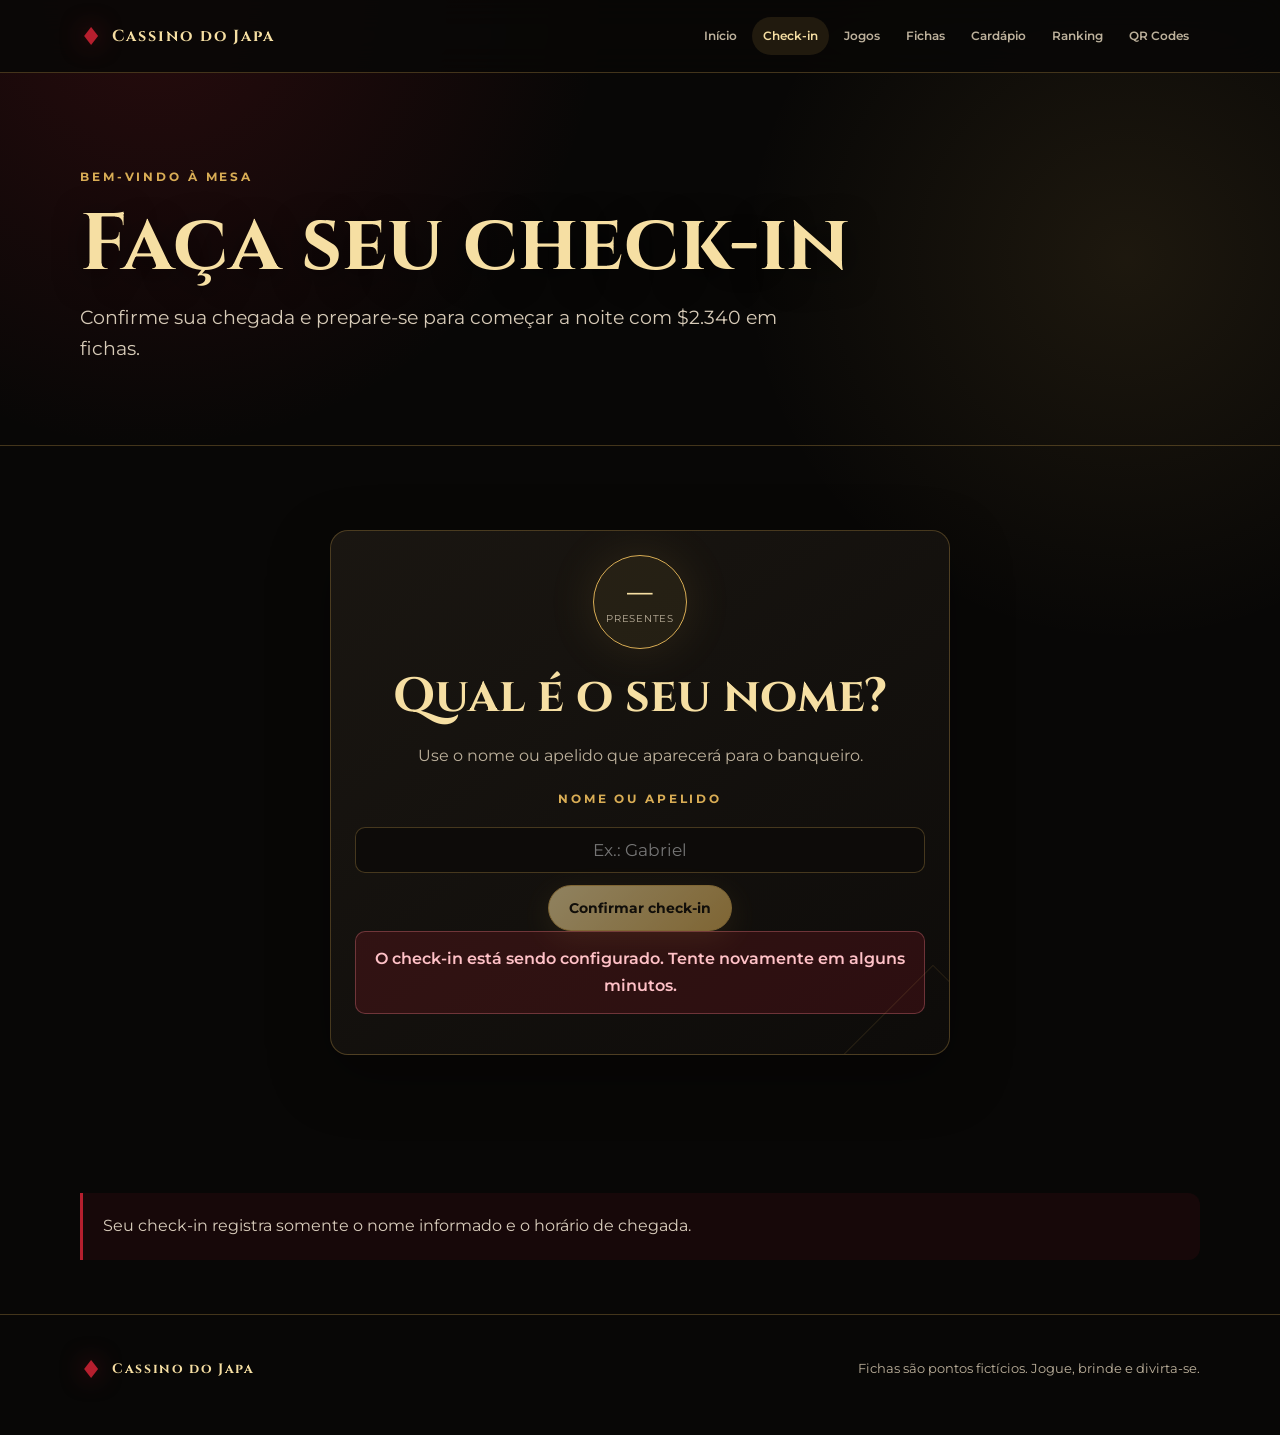
==== checkin.html @ 28000fe6 "Add persistent guest check-in flow" ====
<!doctype html>
<html lang="pt-BR">
<head><meta charset="utf-8"><meta name="viewport" content="width=device-width,initial-scale=1"><meta name="theme-color" content="#080706"><title>Check-in | Cassino do Japa</title><link rel="stylesheet" href="assets/styles.css"></head>
<body data-page="checkin.html"><div data-header></div><main>
  <section class="page-hero"><div class="shell"><p class="eyebrow">Bem-vindo à mesa</p><h1>Faça seu check-in</h1><p class="lead">Confirme sua chegada e prepare-se para começar a noite com $2.340 em fichas.</p></div></section>
  <section class="section"><div class="shell"><div class="card checkin-box">
    <div class="checkin-count"><div><strong data-checkin-count>—</strong><span>presentes</span></div></div>
    <h2>Qual é o seu nome?</h2><p>Use o nome ou apelido que aparecerá para o banqueiro.</p>
    <form data-checkin-form><label for="checkin-name" class="eyebrow">Nome ou apelido</label><input class="field" id="checkin-name" name="name" minlength="2" maxlength="60" autocomplete="name" placeholder="Ex.: Gabriel" required><button class="button" type="submit">Confirmar check-in</button></form>
    <p class="form-status" data-checkin-status hidden aria-live="polite"></p>
  </div></div></section>
  <section class="section compact"><div class="shell"><div class="notice">Seu check-in registra somente o nome informado e o horário de chegada.</div></div></section>
</main><div data-footer></div><script src="assets/config.js"></script><script src="assets/app.js"></script></body></html>
---- assets/styles.css ----
@import url('https://fonts.googleapis.com/css2?family=Cinzel:wght@500;600;700&family=Montserrat:wght@400;500;600;700&display=swap');

:root {
  --ink: #080706;
  --panel: #12100d;
  --panel-2: #1b1712;
  --gold: #d9ad55;
  --gold-light: #f6dfa3;
  --red: #b51f2e;
  --cream: #f5eddd;
  --muted: #bdb19c;
  --green: #173f31;
  --line: rgba(217, 173, 85, .28);
  --shadow: 0 20px 60px rgba(0, 0, 0, .35);
}

* { box-sizing: border-box; }
html { scroll-behavior: smooth; }
body {
  margin: 0;
  color: var(--cream);
  background:
    radial-gradient(circle at 12% 0%, rgba(181, 31, 46, .18), transparent 28rem),
    radial-gradient(circle at 88% 18%, rgba(217, 173, 85, .10), transparent 24rem),
    var(--ink);
  font-family: Montserrat, system-ui, sans-serif;
  line-height: 1.65;
}
a { color: inherit; }
button, input { font: inherit; }
button:disabled { cursor: not-allowed; opacity: .55; }
.shell { width: min(1120px, calc(100% - 32px)); margin: auto; }

.topbar {
  position: sticky;
  top: 0;
  z-index: 50;
  border-bottom: 1px solid var(--line);
  background: rgba(8, 7, 6, .88);
  backdrop-filter: blur(16px);
}
.nav { min-height: 72px; display: flex; align-items: center; justify-content: space-between; gap: 20px; }
.brand { text-decoration: none; display: flex; align-items: center; gap: 10px; }
.brand-mark { color: var(--red); font-size: 1.55rem; filter: drop-shadow(0 0 12px rgba(181,31,46,.5)); }
.brand-name { font: 700 1rem Cinzel, serif; letter-spacing: .12em; color: var(--gold-light); }
.menu { display: flex; align-items: center; gap: 4px; }
.menu a { text-decoration: none; color: var(--muted); padding: 9px 11px; border-radius: 999px; font-size: .78rem; font-weight: 600; }
.menu a:hover, .menu a.active { background: rgba(217,173,85,.12); color: var(--gold-light); }
.menu-button { display: none; border: 1px solid var(--line); background: transparent; color: var(--gold-light); border-radius: 10px; padding: 8px 11px; }

.hero { min-height: 78vh; display: grid; place-items: center; text-align: center; position: relative; overflow: hidden; }
.hero::before {
  content: '';
  position: absolute;
  width: 560px;
  height: 560px;
  border: 1px solid rgba(217,173,85,.13);
  border-radius: 50%;
  box-shadow: inset 0 0 0 52px rgba(217,173,85,.025), inset 0 0 0 104px rgba(217,173,85,.02);
}
.hero-inner { position: relative; padding: 80px 0; }
.eyebrow { color: var(--gold); text-transform: uppercase; letter-spacing: .24em; font-size: .75rem; font-weight: 700; }
h1, h2, h3 { font-family: Cinzel, serif; line-height: 1.16; }
h1 { font-size: clamp(3rem, 9vw, 6.7rem); margin: 16px 0 10px; color: var(--gold-light); text-shadow: 0 8px 32px rgba(0,0,0,.7); }
h1 .red { color: var(--red); }
h2 { font-size: clamp(1.8rem, 5vw, 3rem); color: var(--gold-light); margin: 0 0 18px; }
h3 { color: var(--gold-light); margin: 0 0 10px; }
.lead { max-width: 720px; margin: 0 auto 28px; color: #d7cbb8; font-size: clamp(1rem, 2.4vw, 1.2rem); }
.suits { color: var(--red); letter-spacing: .5em; margin: 18px 0; font-size: 1.1rem; }
.actions { display: flex; gap: 12px; justify-content: center; flex-wrap: wrap; }
.button { display: inline-flex; align-items: center; justify-content: center; gap: 8px; min-height: 46px; padding: 0 20px; border-radius: 999px; text-decoration: none; font-weight: 700; font-size: .86rem; border: 1px solid var(--gold); color: #110e08; background: linear-gradient(135deg, var(--gold-light), var(--gold)); box-shadow: 0 8px 30px rgba(217,173,85,.18); cursor: pointer; }
.button.secondary { background: transparent; color: var(--gold-light); box-shadow: none; }
.button.danger { background: var(--red); color: white; border-color: var(--red); }
.button.small { min-height: 38px; padding: 0 14px; }

.section { padding: 84px 0; }
.section.compact { padding: 54px 0; }
.section-head { max-width: 700px; margin-bottom: 34px; }
.section-head p { color: var(--muted); margin: 0; }
.grid { display: grid; grid-template-columns: repeat(3, 1fr); gap: 18px; }
.grid.two { grid-template-columns: repeat(2, 1fr); }
.card { position: relative; border: 1px solid var(--line); border-radius: 18px; padding: 24px; background: linear-gradient(145deg, rgba(27,23,18,.96), rgba(14,12,10,.96)); box-shadow: var(--shadow); overflow: hidden; }
.card::after { content: ''; position: absolute; inset: auto -50px -70px auto; width: 130px; height: 130px; border: 1px solid rgba(217,173,85,.13); transform: rotate(45deg); }
.card p { color: var(--muted); margin: 0 0 16px; }
.card .icon { font-size: 1.7rem; margin-bottom: 14px; }
.card-link { text-decoration: none; color: var(--gold); font-weight: 700; font-size: .86rem; }
.tag { display: inline-block; padding: 4px 9px; border-radius: 999px; background: rgba(181,31,46,.18); color: #ff9ba6; font-size: .7rem; font-weight: 700; text-transform: uppercase; letter-spacing: .08em; }

.info-strip { border-block: 1px solid var(--line); background: rgba(217,173,85,.045); }
.facts { display: grid; grid-template-columns: repeat(4, 1fr); gap: 1px; }
.fact { text-align: center; padding: 24px 12px; border-right: 1px solid var(--line); }
.fact:last-child { border: 0; }
.fact strong { color: var(--gold-light); display: block; font-family: Cinzel, serif; }
.fact span { font-size: .75rem; color: var(--muted); text-transform: uppercase; letter-spacing: .08em; }

.page-hero { padding: 82px 0 52px; border-bottom: 1px solid var(--line); }
.page-hero h1 { font-size: clamp(2.4rem, 7vw, 5rem); text-align: left; margin-top: 8px; }
.page-hero .lead { margin-left: 0; }
.prose { max-width: 820px; }
.steps { counter-reset: step; display: grid; gap: 14px; margin: 24px 0; }
.step { counter-increment: step; display: grid; grid-template-columns: 44px 1fr; gap: 14px; align-items: start; padding: 18px; border: 1px solid var(--line); border-radius: 14px; background: rgba(255,255,255,.025); }
.step::before { content: counter(step); width: 36px; height: 36px; display: grid; place-items: center; border-radius: 50%; color: #120f09; background: var(--gold); font-weight: 800; }
.step p { margin: 4px 0 0; color: var(--muted); }
.rule-list { list-style: none; padding: 0; margin: 20px 0; }
.rule-list li { position: relative; padding: 12px 0 12px 28px; border-bottom: 1px solid var(--line); color: #d8cdbb; }
.rule-list li::before { content: '♦'; color: var(--red); position: absolute; left: 4px; }

.table-wrap { overflow-x: auto; border: 1px solid var(--line); border-radius: 14px; }
table { width: 100%; border-collapse: collapse; min-width: 520px; }
th, td { padding: 14px 16px; text-align: left; border-bottom: 1px solid var(--line); }
th { color: var(--gold-light); font-family: Cinzel, serif; background: rgba(217,173,85,.08); }
td { color: #d5c8b4; }
tr:last-child td { border-bottom: 0; }

.chip { width: 42px; height: 42px; display: inline-grid; place-items: center; border-radius: 50%; border: 5px dashed rgba(255,255,255,.7); box-shadow: inset 0 0 0 3px rgba(0,0,0,.35), 0 4px 12px rgba(0,0,0,.4); font-size: .55rem; font-weight: 800; color: white; text-shadow: 0 1px 3px black; }
.chip.white { background: #e9e5d9; color: #16120e; text-shadow: none; }
.chip.red { background: #b62532; }
.chip.blue { background: #2567ad; }
.chip.green { background: #2b7c52; }
.chip.black { background: #252322; }
.chip.yellow { background: #d8a823; color: #16120e; text-shadow: none; }
.chips { display: grid; grid-template-columns: repeat(6, 1fr); gap: 14px; }
.chip-card { text-align: center; border: 1px solid var(--line); background: var(--panel); padding: 18px 8px; border-radius: 14px; }
.chip-card strong { display: block; color: var(--gold-light); margin-top: 8px; }
.chip-card span { color: var(--muted); font-size: .75rem; }

.menu-grid { display: grid; grid-template-columns: repeat(2, 1fr); gap: 18px; }
.menu-item { display: grid; grid-template-columns: 1fr auto; gap: 4px 20px; padding: 18px 0; border-bottom: 1px dotted rgba(217,173,85,.35); }
.menu-item h3 { font-size: 1rem; margin: 0; }
.menu-item p { grid-column: 1; margin: 0; color: var(--muted); font-size: .88rem; }
.menu-item .price { color: var(--gold); font-family: Cinzel, serif; font-weight: 700; }

.notice { padding: 20px; border-left: 3px solid var(--red); background: rgba(181,31,46,.09); border-radius: 0 12px 12px 0; color: #d9cdbc; }
.score-form { display: grid; grid-template-columns: 1fr 160px auto; gap: 10px; margin-bottom: 24px; }
.field { width: 100%; min-height: 46px; border-radius: 10px; border: 1px solid var(--line); color: var(--cream); background: #0d0b09; padding: 0 13px; }
.score-list { display: grid; gap: 10px; }
.score-row { display: grid; grid-template-columns: 46px 1fr auto auto; gap: 12px; align-items: center; border: 1px solid var(--line); background: var(--panel); border-radius: 14px; padding: 12px 14px; }
.place { width: 34px; height: 34px; display: grid; place-items: center; border-radius: 50%; color: #151007; background: var(--gold); font-weight: 800; }
.score { color: var(--gold-light); font-family: Cinzel, serif; font-weight: 700; }
.icon-button { border: 0; background: transparent; color: #e47a84; cursor: pointer; padding: 8px; }
.empty { color: var(--muted); text-align: center; padding: 28px; border: 1px dashed var(--line); border-radius: 14px; }

.checkin-box { max-width: 620px; margin: auto; text-align: center; }
.checkin-box .field { text-align: center; font-size: 1.05rem; margin: 16px 0 12px; }
.checkin-count { width: 94px; height: 94px; margin: 0 auto 20px; display: grid; place-items: center; border-radius: 50%; border: 1px solid var(--gold); background: rgba(217,173,85,.08); box-shadow: 0 0 50px rgba(217,173,85,.12); }
.checkin-count strong { display: block; color: var(--gold-light); font: 700 2rem Cinzel, serif; line-height: 1; }
.checkin-count span { display: block; color: var(--muted); font-size: .62rem; text-transform: uppercase; letter-spacing: .08em; }
.form-status { margin: 18px 0 0; padding: 14px; border-radius: 10px; font-weight: 600; }
.form-status.success { color: #c9f4da; background: rgba(43,124,82,.25); border: 1px solid rgba(91,198,136,.38); }
.form-status.error { color: #ffc1c7; background: rgba(181,31,46,.18); border: 1px solid rgba(228,122,132,.35); }

.qr-grid { display: grid; grid-template-columns: repeat(3, 1fr); gap: 18px; }
.qr-card { text-align: center; border: 1px solid var(--line); background: #fff; color: #17120d; border-radius: 16px; padding: 18px; }
.qr-card h3 { color: #17120d; margin: 10px 0 4px; }
.qr-card p { color: #6e6255; font-size: .78rem; line-height: 1.4; margin: 0; overflow-wrap: anywhere; }
.qr-card img { width: 180px; height: 180px; max-width: 100%; }

.timeline { display: grid; gap: 0; max-width: 760px; }
.time { display: grid; grid-template-columns: 90px 1fr; gap: 20px; padding: 20px 0; border-bottom: 1px solid var(--line); }
.time strong { color: var(--gold); font-family: Cinzel, serif; }
.time p { margin: 3px 0 0; color: var(--muted); }

.footer { border-top: 1px solid var(--line); padding: 34px 0 46px; color: var(--muted); font-size: .82rem; }
.footer-inner { display: flex; justify-content: space-between; gap: 24px; align-items: center; }
.footer .brand-name { font-size: .85rem; }

@media (max-width: 860px) {
  .menu-button { display: block; }
  .menu { display: none; position: absolute; top: 72px; left: 16px; right: 16px; padding: 12px; flex-direction: column; align-items: stretch; background: #0c0a08; border: 1px solid var(--line); border-radius: 14px; box-shadow: var(--shadow); }
  .menu.open { display: flex; }
  .menu a { padding: 11px 13px; }
  .grid, .grid.two, .menu-grid, .qr-grid { grid-template-columns: 1fr 1fr; }
  .chips { grid-template-columns: repeat(3, 1fr); }
  .facts { grid-template-columns: repeat(2, 1fr); }
  .fact:nth-child(2) { border-right: 0; }
}

@media (max-width: 600px) {
  .shell { width: min(100% - 24px, 1120px); }
  .hero { min-height: 72vh; }
  .hero::before { width: 390px; height: 390px; }
  .section { padding: 62px 0; }
  .grid, .grid.two, .menu-grid, .qr-grid { grid-template-columns: 1fr; }
  .score-form { grid-template-columns: 1fr; }
  .score-row { grid-template-columns: 38px 1fr auto auto; gap: 8px; }
  .chips { grid-template-columns: repeat(2, 1fr); }
  .footer-inner { flex-direction: column; align-items: flex-start; }
}

@media print {
  .topbar, .footer, .no-print { display: none !important; }
  body { background: white; color: black; }
  .qr-grid { grid-template-columns: repeat(2, 1fr); }
  .qr-card { break-inside: avoid; border-color: #aaa; }
}
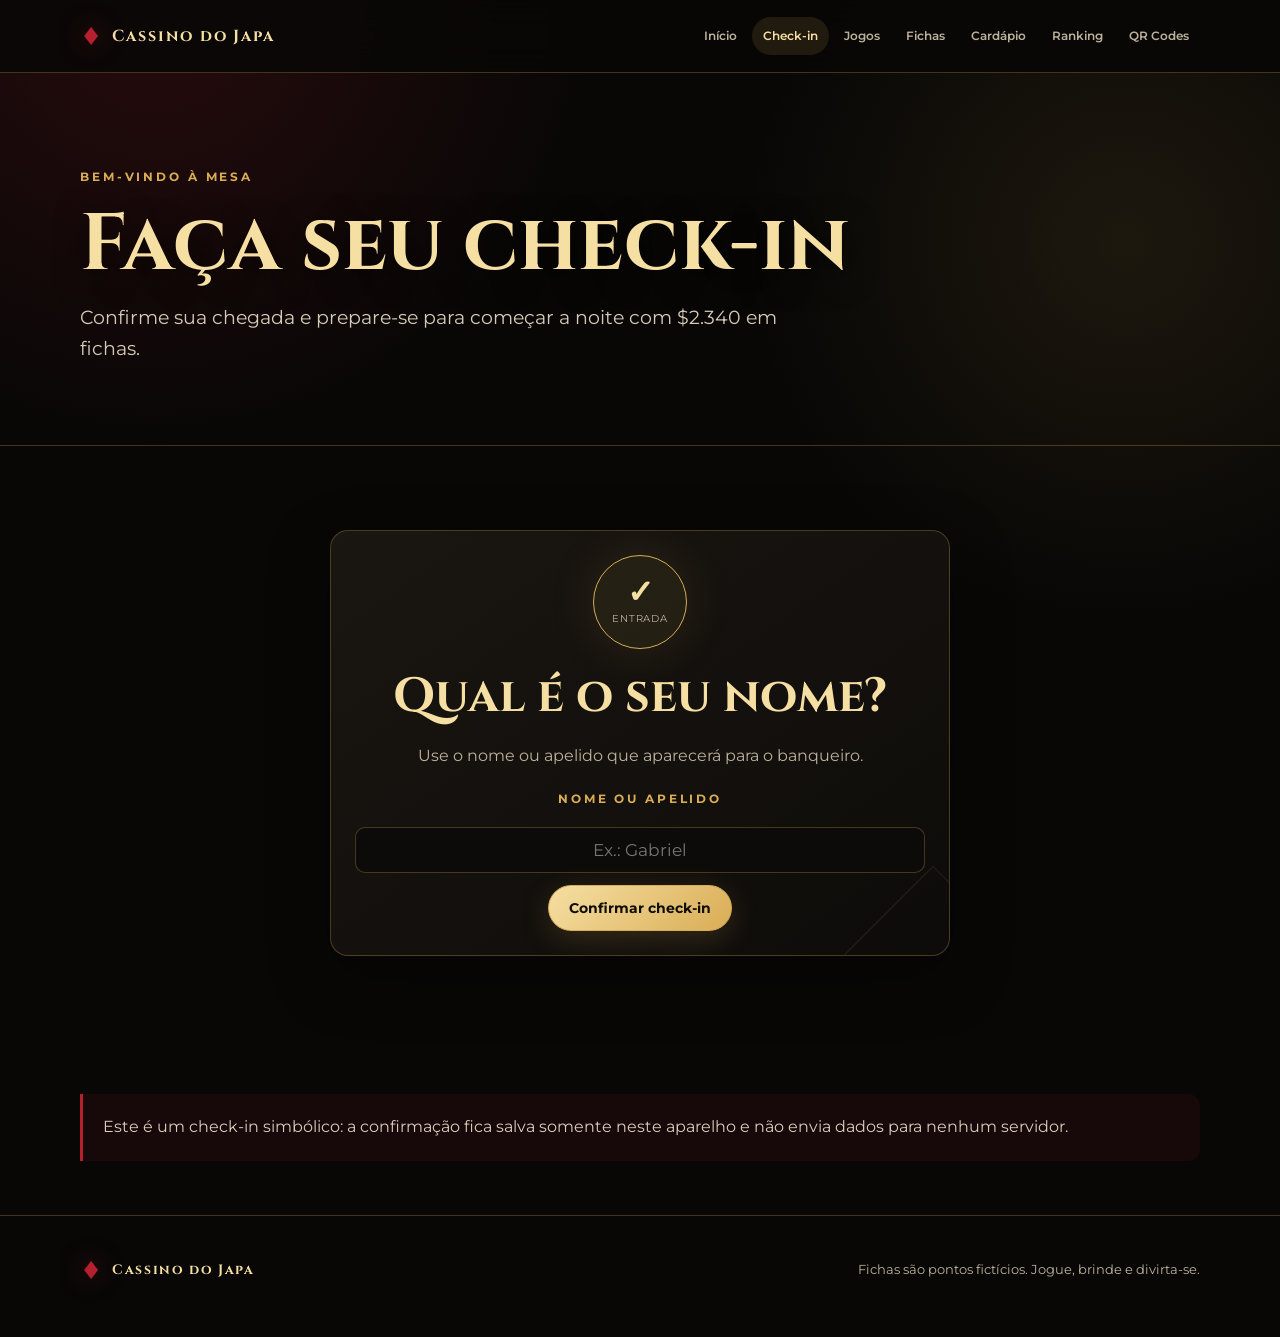
==== commit 6ee9229e: "Use device-local check-in without backend" ====
--- a/checkin.html
+++ b/checkin.html
@@ -4,10 +4,10 @@
 <body data-page="checkin.html"><div data-header></div><main>
   <section class="page-hero"><div class="shell"><p class="eyebrow">Bem-vindo à mesa</p><h1>Faça seu check-in</h1><p class="lead">Confirme sua chegada e prepare-se para começar a noite com $2.340 em fichas.</p></div></section>
   <section class="section"><div class="shell"><div class="card checkin-box">
-    <div class="checkin-count"><div><strong data-checkin-count>—</strong><span>presentes</span></div></div>
+    <div class="checkin-count"><div><strong>✓</strong><span>entrada</span></div></div>
     <h2>Qual é o seu nome?</h2><p>Use o nome ou apelido que aparecerá para o banqueiro.</p>
     <form data-checkin-form><label for="checkin-name" class="eyebrow">Nome ou apelido</label><input class="field" id="checkin-name" name="name" minlength="2" maxlength="60" autocomplete="name" placeholder="Ex.: Gabriel" required><button class="button" type="submit">Confirmar check-in</button></form>
     <p class="form-status" data-checkin-status hidden aria-live="polite"></p>
   </div></div></section>
-  <section class="section compact"><div class="shell"><div class="notice">Seu check-in registra somente o nome informado e o horário de chegada.</div></div></section>
-</main><div data-footer></div><script src="assets/config.js"></script><script src="assets/app.js"></script></body></html>
+  <section class="section compact"><div class="shell"><div class="notice">Este é um check-in simbólico: a confirmação fica salva somente neste aparelho e não envia dados para nenhum servidor.</div></div></section>
+</main><div data-footer></div><script src="assets/app.js"></script></body></html>
